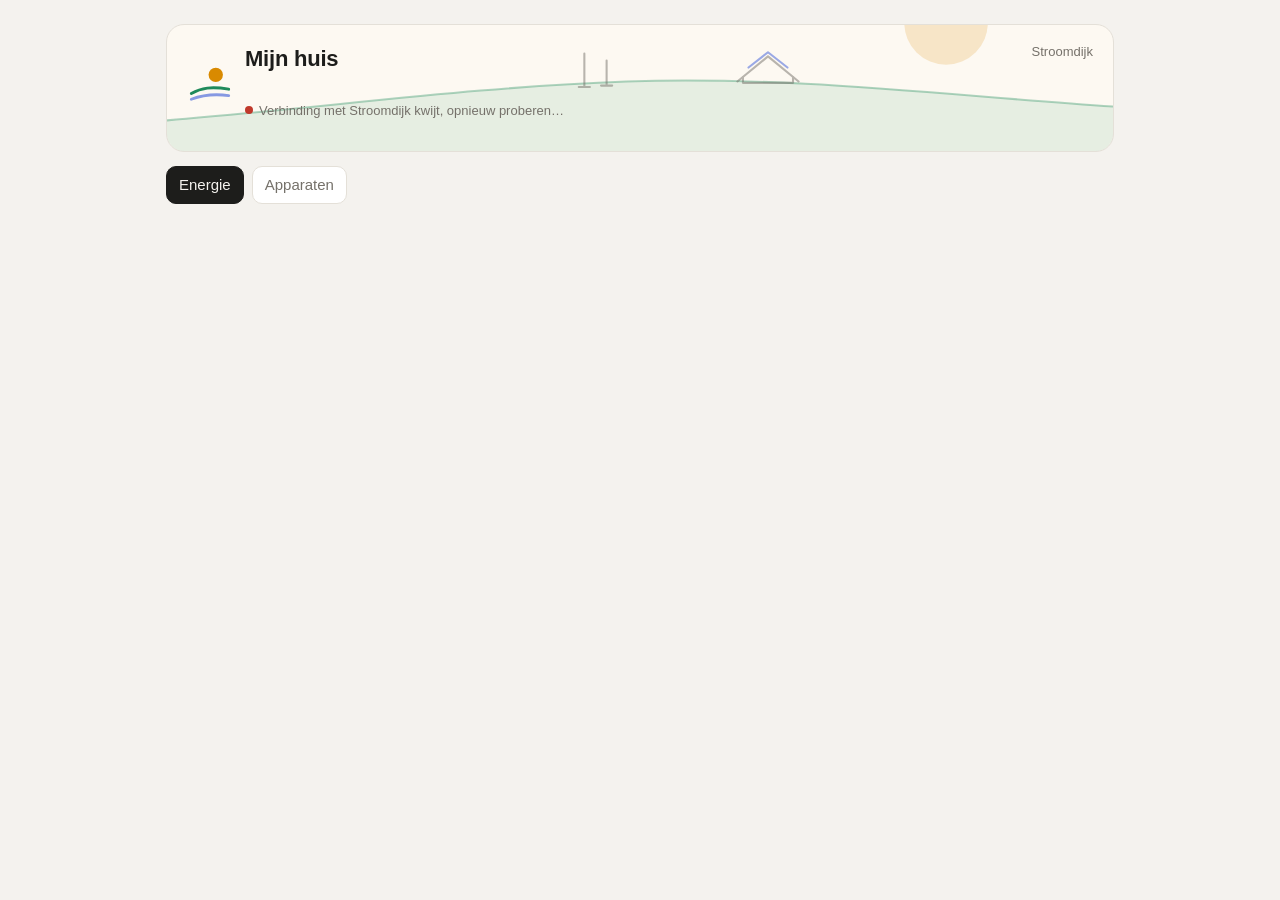
==== app/stroomdijk/static/index.html @ b3030a2d "M3: dashboard in eigen stijl, als container op de Pi Ontwerp vastgelegd in docs/ontwerp-dashboard.md" ====
<!doctype html>
<html lang="nl">
<head>
<meta charset="utf-8">
<meta name="viewport" content="width=device-width, initial-scale=1">
<title>Stroomdijk</title>
<meta name="apple-mobile-web-app-title" content="Stroomdijk">
<link rel="icon" href="/static/icon.svg" type="image/svg+xml">
<style>
:root {
  --bg: #f4f2ee; --card: #ffffff; --ink: #1d1d1b; --muted: #75716a; --line: #e4e0d8;
  --sun: #d98a00; --batt: #1f8a5b; --home: #3a5bd9; --grid: #8a5a9e; --warn: #c0392b;
}
@media (prefers-color-scheme: dark) {
  :root { --bg: #151514; --card: #1f1f1d; --ink: #f1efe9; --muted: #9b968c; --line: #33322f;
          --sun: #f0a830; --batt: #3cc184; --home: #7a93ff; --grid: #c08ad6; --warn: #ff6b5b; }
}
* { box-sizing: border-box; }
body { margin: 0; background: var(--bg); color: var(--ink);
  font: 15px/1.45 -apple-system, BlinkMacSystemFont, "Segoe UI", Roboto, sans-serif; }
main { max-width: 980px; margin: 0 auto; padding: 24px 16px 48px; }
button { font: inherit; color: var(--ink); background: var(--card); border: 1px solid var(--line);
  border-radius: 10px; padding: 7px 12px; cursor: pointer; }
button:disabled { color: var(--muted); cursor: default; }
.sub { color: var(--muted); font-size: 13px; }
h1 { font-size: 22px; margin: 0; letter-spacing: -.01em; }
h2 { font-size: 15px; margin: 0 0 8px; }

header.banner { position: relative; overflow: hidden; min-height: 128px; padding: 18px 20px; border: 1px solid var(--line);
  border-radius: 18px; background: color-mix(in srgb, var(--sun) 5%, var(--card));
  display: flex; justify-content: space-between; align-items: flex-start; gap: 12px; flex-wrap: wrap; }
.banner .scene { position: absolute; inset: 0; width: 100%; height: 100%; pointer-events: none; }
.banner .brand, .banner .merk { position: relative; }
.brand { display: flex; align-items: center; gap: 12px; }
.logo { width: 46px; height: 46px; flex: none; }
.dot { display: inline-block; width: 8px; height: 8px; border-radius: 50%; background: var(--batt); margin-right: 6px; vertical-align: 1px; }
.dot.off { background: var(--warn); }
.demo { font-size: 11px; font-weight: 600; text-transform: uppercase; letter-spacing: .05em; color: var(--sun);
  border: 1px solid var(--sun); border-radius: 999px; padding: 1px 8px; margin-left: 8px; vertical-align: 2px; }
.err { margin-top: 12px; padding: 10px 12px; border-radius: 10px; background: color-mix(in srgb, var(--warn) 12%, transparent);
  color: var(--warn); font-size: 13px; }
.err[hidden] { display: none; }

.tabs { display: flex; gap: 8px; margin-top: 14px; flex-wrap: wrap; }
.tabs button.on { background: var(--ink); color: var(--bg); border-color: var(--ink); }

.flows { margin-top: 16px; display: grid; grid-template-columns: repeat(var(--n, 4), 1fr); gap: 12px; }
.flow { background: var(--card); border: 1px solid var(--line); border-radius: 16px; padding: 16px; border-top: 4px solid var(--c); }
.flow .k { color: var(--muted); font-size: 13px; }
.flow .v { font-size: 26px; font-weight: 650; font-variant-numeric: tabular-nums; margin-top: 2px; }
.flow .v small, .ph .v small, .tel .v small { font-size: 14px; font-weight: 500; color: var(--muted); }
.flow .d { font-size: 12px; color: var(--muted); margin-top: 2px; min-height: 1.4em; }

.panel { margin-top: 16px; background: var(--card); border: 1px solid var(--line); border-radius: 16px; padding: 16px; }
.phases { display: grid; grid-template-columns: repeat(3, 1fr); gap: 12px; }
.bronnen { display: grid; grid-template-columns: repeat(auto-fit, minmax(220px, 1fr)); gap: 12px; }
.ph { border: 1px solid var(--line); border-radius: 12px; padding: 12px; }
.ph .k { color: var(--muted); font-size: 12px; font-weight: 600; }
.ph .v { font-size: 20px; font-weight: 600; font-variant-numeric: tabular-nums; }
.ph .d { font-size: 12px; color: var(--muted); }
.bar { height: 6px; border-radius: 3px; background: var(--line); margin-top: 8px; overflow: hidden; }
.bar i { display: block; height: 100%; background: var(--sun); border-radius: 3px; transition: width .6s; }
.tellers { margin-top: 16px; display: grid; grid-template-columns: repeat(auto-fit, minmax(170px, 1fr)); gap: 12px; }
.tel { background: var(--card); border: 1px solid var(--line); border-radius: 14px; padding: 14px; }
.tel .k { color: var(--muted); font-size: 12px; text-transform: uppercase; letter-spacing: .05em; }
.tel .v { font-size: 20px; font-weight: 600; font-variant-numeric: tabular-nums; }
.leeg { margin-top: 16px; border: 1px dashed var(--line); border-radius: 16px; padding: 24px; text-align: center; color: var(--muted); }
.leeg b { display: block; color: var(--ink); font-size: 17px; margin-bottom: 4px; }

@media (max-width: 720px) { .flows { grid-template-columns: repeat(2, 1fr); } }
@media (max-width: 520px) { header.banner h1 { font-size: 19px; } .logo { width: 40px; height: 40px; }
  header.banner { padding: 16px; } .phases { grid-template-columns: 1fr; } }
</style>
</head>
<body>
<main>
  <header class="banner">
    <svg class="scene" viewBox="0 0 680 150" preserveAspectRatio="xMidYMax slice" aria-hidden="true">
      <circle cx="560" cy="58" r="30" style="fill:var(--sun)" opacity=".18"/>
      <path d="M0 128 C120 118 220 104 330 100 C450 96 560 110 680 118 V150 H0Z" style="fill:var(--batt)" opacity=".10"/>
      <path d="M0 128 C120 118 220 104 330 100 C450 96 560 110 680 118" fill="none" style="stroke:var(--batt)" stroke-width="1.5" opacity=".35"/>
      <g fill="none" style="stroke:var(--muted)" stroke-width="1.5" opacity=".5" stroke-linejoin="round" stroke-linecap="round">
        <path d="M410 100 432 82 454 100"/><path d="M414 97v4h36v-4"/>
        <path d="M418 90 432 79 446 90" style="stroke:var(--home)"/>
        <path d="M300 104v-24M296 104h8"/><path d="M316 103v-18M312 103h8"/>
      </g>
    </svg>
    <div class="brand">
      <svg class="logo" viewBox="0 0 64 64" aria-hidden="true">
        <circle cx="40" cy="22" r="10" style="fill:var(--sun)"/>
        <path d="M6 48 C20 40 34 38 58 42" fill="none" style="stroke:var(--batt)" stroke-width="4" stroke-linecap="round"/>
        <path d="M6 56 C22 50 36 48 58 51" fill="none" style="stroke:var(--home)" stroke-width="4" stroke-linecap="round" opacity=".6"/>
      </svg>
      <div>
        <h1>Mijn huis<span class="demo" id="demo" hidden>demo</span></h1>
        <div class="sub" id="wat" style="margin-top:2px">&nbsp;</div>
        <div class="sub" style="margin-top:6px"><span class="dot off" id="dot"></span><span id="upd">Verbinden…</span></div>
      </div>
    </div>
    <div class="merk sub">Stroomdijk</div>
  </header>

  <nav class="tabs">
    <button class="on">Energie</button>
    <button disabled title="Komt in de volgende stap">Apparaten</button>
  </nav>
  <div class="err" id="err" hidden></div>

  <section class="flows" id="flows"></section>
  <div id="panelen"></div>
</main>

<script>
const $ = id => document.getElementById(id);
const nl = (v, d) => Number(v).toLocaleString("nl-NL", { minimumFractionDigits: d, maximumFractionDigits: d });
function watt(w) {
  if (w == null) return "–";
  return Math.abs(w) >= 1000 ? `${nl(w / 1000, 2)} <small>kW</small>` : `${Math.round(w)} <small>W</small>`;
}
const kwh = k => k == null ? "–" : `${Number(k).toLocaleString("nl-NL", { maximumFractionDigits: 1 })} <small>kWh</small>`;
const esc = s => String(s ?? "").replace(/[&<>"]/g, c => ({ "&": "&amp;", "<": "&lt;", ">": "&gt;", '"': "&quot;" }[c]));

function tegel(k, w, d, c) {
  return `<div class="flow" style="--c:var(${c})"><div class="k">${k}</div><div class="v">${watt(w == null ? null : Math.abs(w))}</div><div class="d">${d}</div></div>`;
}

function teken(o) {
  $("demo").hidden = !o.demo;
  $("dot").className = "dot" + (o.verbonden ? "" : " off");
  $("upd").textContent = o.verbonden ? "Bijgewerkt " + new Date(o.ts * 1000).toLocaleTimeString("nl-NL")
                                     : "Geen verbinding met de meetgegevens";
  $("err").hidden = o.verbonden;
  $("err").textContent = o.verbonden ? "" : "Stroomdijk kan de gegevens nu niet ophalen. Hij probeert het vanzelf opnieuw.";

  const zon = o.zon, net = o.net;
  $("wat").textContent = [zon && "Zon", net && (zon ? "net" : "Net")].filter(Boolean).join(" en ") || "Nog niets gekoppeld";

  const t = [];
  if (zon) t.push(tegel("Zonne-opwek", zon.w,
    zon.bronnen.map(b => `${esc(b.label)} ${b.w == null ? "–" : Math.round(b.w) + " W"}`).join(" · "), "--sun"));
  if (o.huis_w != null) t.push(tegel("Huisverbruik", o.huis_w, "zon + net", "--home"));
  if (net) t.push(tegel("Stroomnet (slimme meter)", net.w,
    net.w == null ? "" : net.w >= 0 ? "afname van net" : "teruglevering aan net", "--grid"));
  $("flows").style.setProperty("--n", Math.max(t.length, 1));
  $("flows").innerHTML = t.join("");

  let p = "";
  if (!zon && !net) {
    p += `<div class="leeg"><b>Je dashboard is nog leeg</b>Koppel een apparaat, dan verschijnen hier vanzelf je gegevens.</div>`;
  }
  if (zon) {
    const max = Math.max(3000, ...zon.bronnen.map(b => b.w || 0));
    p += `<section class="panel"><h2>Zonnepanelen per omvormer</h2><div class="bronnen">${zon.bronnen.map(b => `
      <div class="ph"><div class="k">${esc(b.label)}</div><div class="v">${watt(b.w)}</div>
      <div class="d">${b.vandaag_kwh == null ? "&nbsp;" : "vandaag " + nl(b.vandaag_kwh, 1) + " kWh"}</div>
      <div class="bar"><i style="width:${Math.min(100, (b.w || 0) / max * 100)}%"></i></div></div>`).join("")}</div></section>`;
  }
  if (net && net.fasen.length) {
    p += `<section class="panel"><h2>Stroomnet per fase</h2><div class="phases">${net.fasen.map(f => `
      <div class="ph"><div class="k">${f.fase}</div><div class="v">${watt(f.w == null ? null : Math.abs(f.w))}</div>
      <div class="d">${f.v == null ? "" : nl(f.v, 1) + " V · "}${f.w == null ? "" : f.w >= 0 ? "afname" : "teruglevering"}</div></div>`).join("")}</div></section>`;
  }
  const tel = [];
  if (zon && zon.vandaag_kwh != null) tel.push(["Zon vandaag", zon.vandaag_kwh]);
  if (net && net.afname_totaal_kwh != null) tel.push(["Afname (teller meter)", net.afname_totaal_kwh]);
  if (net && net.teruglevering_totaal_kwh != null) tel.push(["Teruglevering (teller meter)", net.teruglevering_totaal_kwh]);
  if (tel.length) p += `<section class="tellers">${tel.map(([k, v]) => `<div class="tel"><div class="k">${k}</div><div class="v">${kwh(v)}</div></div>`).join("")}</section>`;
  $("panelen").innerHTML = p;
}

function verbind() {
  const es = new EventSource("/api/stream");
  es.onmessage = e => teken(JSON.parse(e.data));
  es.onerror = () => {
    $("dot").className = "dot off";
    $("upd").textContent = "Verbinding met Stroomdijk kwijt, opnieuw proberen…";
  };
}
fetch("/api/now").then(r => r.json()).then(teken).catch(() => {});
verbind();
</script>
</body>
</html>
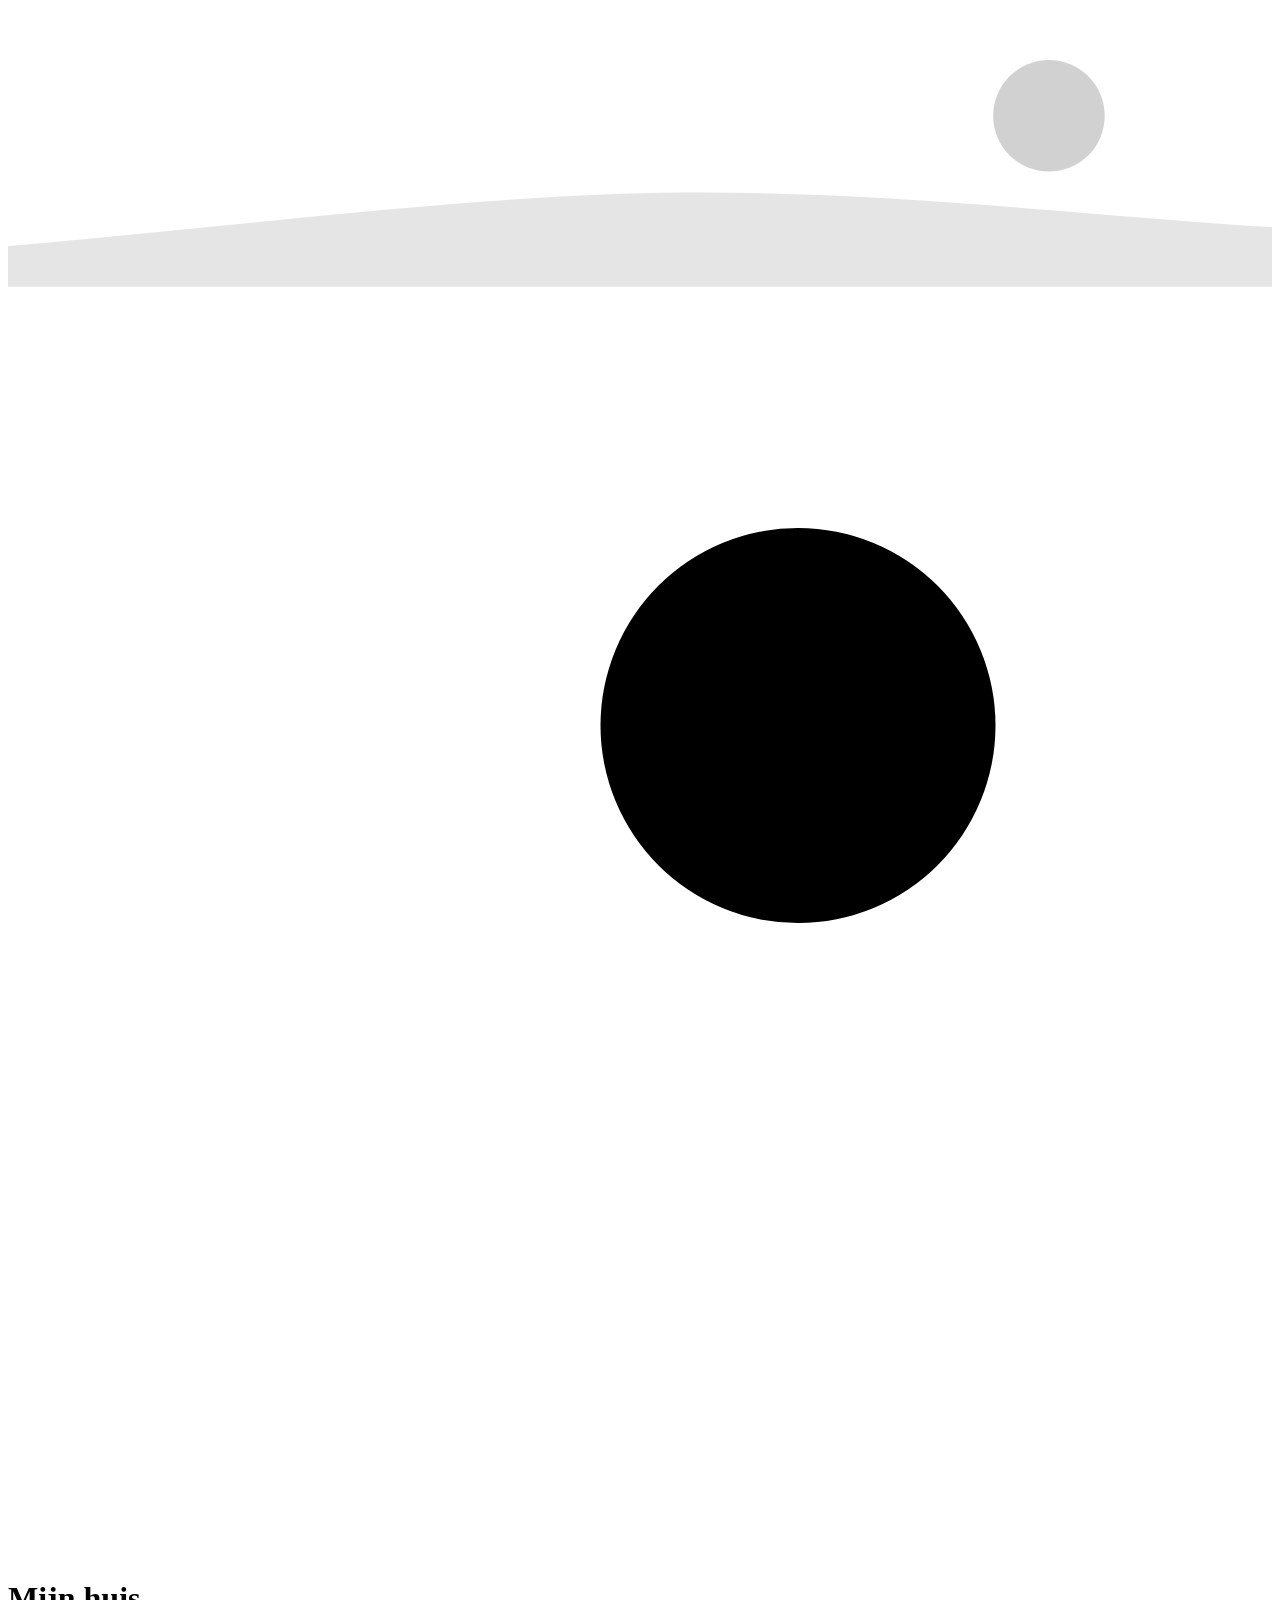
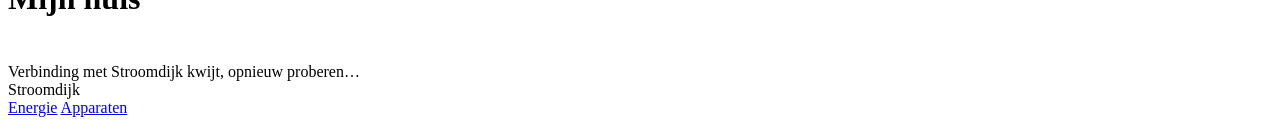
==== commit 36f08a0c: "M4: pagina Apparaten met wat Stroomdijk vond Gevonden energieapparaten (gefilterd), gekoppeld, met d" ====
--- a/app/stroomdijk/static/index.html
+++ b/app/stroomdijk/static/index.html
@@ -6,71 +6,7 @@
 <title>Stroomdijk</title>
 <meta name="apple-mobile-web-app-title" content="Stroomdijk">
 <link rel="icon" href="/static/icon.svg" type="image/svg+xml">
-<style>
-:root {
-  --bg: #f4f2ee; --card: #ffffff; --ink: #1d1d1b; --muted: #75716a; --line: #e4e0d8;
-  --sun: #d98a00; --batt: #1f8a5b; --home: #3a5bd9; --grid: #8a5a9e; --warn: #c0392b;
-}
-@media (prefers-color-scheme: dark) {
-  :root { --bg: #151514; --card: #1f1f1d; --ink: #f1efe9; --muted: #9b968c; --line: #33322f;
-          --sun: #f0a830; --batt: #3cc184; --home: #7a93ff; --grid: #c08ad6; --warn: #ff6b5b; }
-}
-* { box-sizing: border-box; }
-body { margin: 0; background: var(--bg); color: var(--ink);
-  font: 15px/1.45 -apple-system, BlinkMacSystemFont, "Segoe UI", Roboto, sans-serif; }
-main { max-width: 980px; margin: 0 auto; padding: 24px 16px 48px; }
-button { font: inherit; color: var(--ink); background: var(--card); border: 1px solid var(--line);
-  border-radius: 10px; padding: 7px 12px; cursor: pointer; }
-button:disabled { color: var(--muted); cursor: default; }
-.sub { color: var(--muted); font-size: 13px; }
-h1 { font-size: 22px; margin: 0; letter-spacing: -.01em; }
-h2 { font-size: 15px; margin: 0 0 8px; }
-
-header.banner { position: relative; overflow: hidden; min-height: 128px; padding: 18px 20px; border: 1px solid var(--line);
-  border-radius: 18px; background: color-mix(in srgb, var(--sun) 5%, var(--card));
-  display: flex; justify-content: space-between; align-items: flex-start; gap: 12px; flex-wrap: wrap; }
-.banner .scene { position: absolute; inset: 0; width: 100%; height: 100%; pointer-events: none; }
-.banner .brand, .banner .merk { position: relative; }
-.brand { display: flex; align-items: center; gap: 12px; }
-.logo { width: 46px; height: 46px; flex: none; }
-.dot { display: inline-block; width: 8px; height: 8px; border-radius: 50%; background: var(--batt); margin-right: 6px; vertical-align: 1px; }
-.dot.off { background: var(--warn); }
-.demo { font-size: 11px; font-weight: 600; text-transform: uppercase; letter-spacing: .05em; color: var(--sun);
-  border: 1px solid var(--sun); border-radius: 999px; padding: 1px 8px; margin-left: 8px; vertical-align: 2px; }
-.err { margin-top: 12px; padding: 10px 12px; border-radius: 10px; background: color-mix(in srgb, var(--warn) 12%, transparent);
-  color: var(--warn); font-size: 13px; }
-.err[hidden] { display: none; }
-
-.tabs { display: flex; gap: 8px; margin-top: 14px; flex-wrap: wrap; }
-.tabs button.on { background: var(--ink); color: var(--bg); border-color: var(--ink); }
-
-.flows { margin-top: 16px; display: grid; grid-template-columns: repeat(var(--n, 4), 1fr); gap: 12px; }
-.flow { background: var(--card); border: 1px solid var(--line); border-radius: 16px; padding: 16px; border-top: 4px solid var(--c); }
-.flow .k { color: var(--muted); font-size: 13px; }
-.flow .v { font-size: 26px; font-weight: 650; font-variant-numeric: tabular-nums; margin-top: 2px; }
-.flow .v small, .ph .v small, .tel .v small { font-size: 14px; font-weight: 500; color: var(--muted); }
-.flow .d { font-size: 12px; color: var(--muted); margin-top: 2px; min-height: 1.4em; }
-
-.panel { margin-top: 16px; background: var(--card); border: 1px solid var(--line); border-radius: 16px; padding: 16px; }
-.phases { display: grid; grid-template-columns: repeat(3, 1fr); gap: 12px; }
-.bronnen { display: grid; grid-template-columns: repeat(auto-fit, minmax(220px, 1fr)); gap: 12px; }
-.ph { border: 1px solid var(--line); border-radius: 12px; padding: 12px; }
-.ph .k { color: var(--muted); font-size: 12px; font-weight: 600; }
-.ph .v { font-size: 20px; font-weight: 600; font-variant-numeric: tabular-nums; }
-.ph .d { font-size: 12px; color: var(--muted); }
-.bar { height: 6px; border-radius: 3px; background: var(--line); margin-top: 8px; overflow: hidden; }
-.bar i { display: block; height: 100%; background: var(--sun); border-radius: 3px; transition: width .6s; }
-.tellers { margin-top: 16px; display: grid; grid-template-columns: repeat(auto-fit, minmax(170px, 1fr)); gap: 12px; }
-.tel { background: var(--card); border: 1px solid var(--line); border-radius: 14px; padding: 14px; }
-.tel .k { color: var(--muted); font-size: 12px; text-transform: uppercase; letter-spacing: .05em; }
-.tel .v { font-size: 20px; font-weight: 600; font-variant-numeric: tabular-nums; }
-.leeg { margin-top: 16px; border: 1px dashed var(--line); border-radius: 16px; padding: 24px; text-align: center; color: var(--muted); }
-.leeg b { display: block; color: var(--ink); font-size: 17px; margin-bottom: 4px; }
-
-@media (max-width: 720px) { .flows { grid-template-columns: repeat(2, 1fr); } }
-@media (max-width: 520px) { header.banner h1 { font-size: 19px; } .logo { width: 40px; height: 40px; }
-  header.banner { padding: 16px; } .phases { grid-template-columns: 1fr; } }
-</style>
+<link rel="stylesheet" href="/static/stijl.css">
 </head>
 <body>
 <main>
@@ -101,8 +37,8 @@
   </header>
 
   <nav class="tabs">
-    <button class="on">Energie</button>
-    <button disabled title="Komt in de volgende stap">Apparaten</button>
+    <a href="/" class="on">Energie</a>
+    <a href="/apparaten">Apparaten</a>
   </nav>
   <div class="err" id="err" hidden></div>
 
@@ -146,7 +82,7 @@
 
   let p = "";
   if (!zon && !net) {
-    p += `<div class="leeg"><b>Je dashboard is nog leeg</b>Koppel een apparaat, dan verschijnen hier vanzelf je gegevens.</div>`;
+    p += `<div class="leeg"><b>Je dashboard is nog leeg</b>Koppel een apparaat, dan verschijnen hier vanzelf je gegevens.<div style="margin-top:12px"><a class="knop" href="/apparaten">Apparaten bekijken</a></div></div>`;
   }
   if (zon) {
     const max = Math.max(3000, ...zon.bronnen.map(b => b.w || 0));
